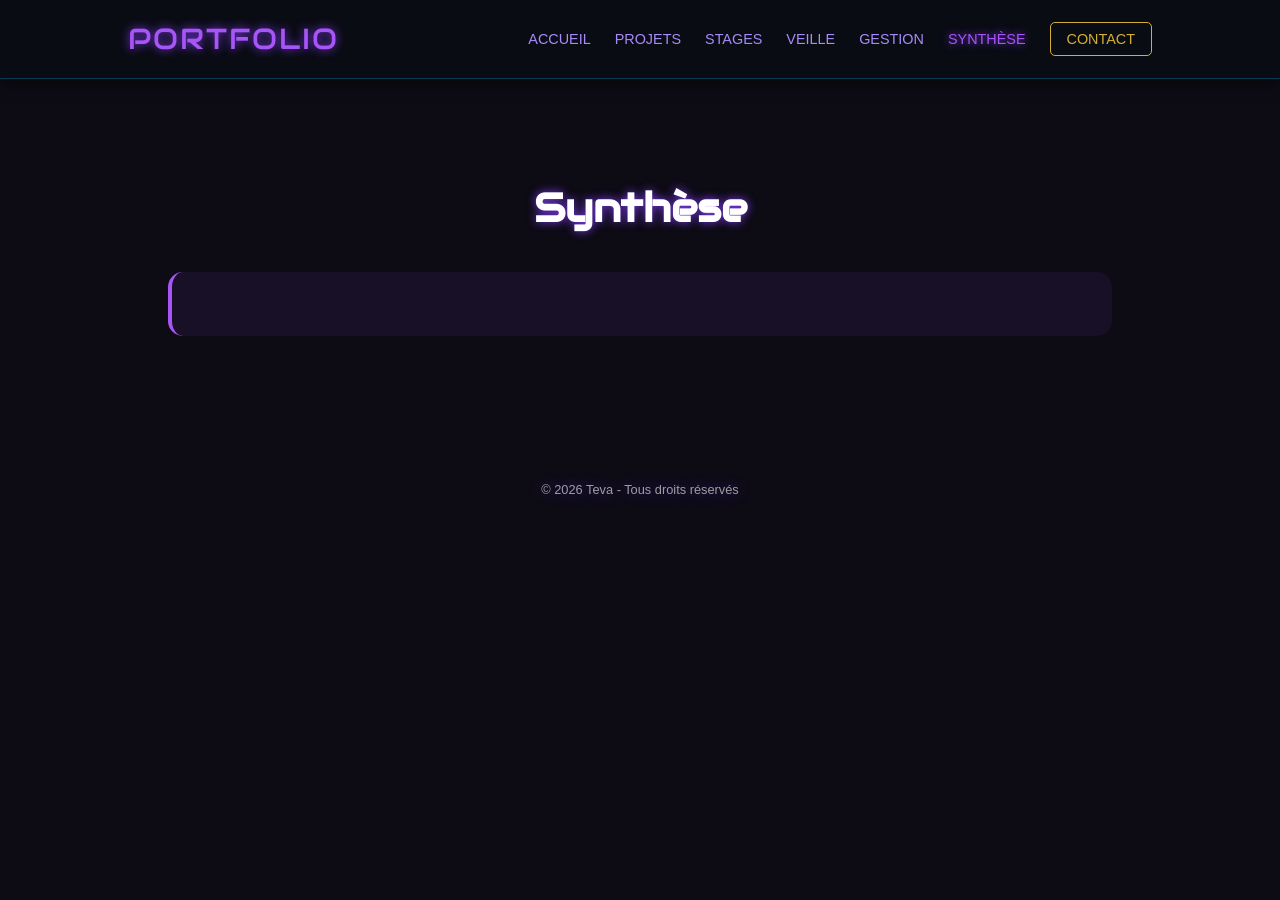
==== src/bilan.html @ 4ad0f9c0 "first commit" ====
<!DOCTYPE html>
<html lang="fr">
<head>
	<meta charset="UTF-8">
	<meta name="viewport" content="width=device-width, initial-scale=1.0">
	<title>Teva | Synthèse</title>
	<link rel="stylesheet" href="../style/bilan.css">
	<link href="https://fonts.googleapis.com/css2?family=Inter:wght@300;400;700&family=Audiowide&display=swap" rel="stylesheet">
</head>
<body class="subpage">
	<header>
		<nav class="navbar">
			<div class="logo">PORTFOLIO</div>
			<ul class="nav-links">
				<li><a href="../index.html">Accueil</a></li>
				<li><a href="./projects.html">Projets</a></li>
				<li><a href="./stages.html">Stages</a></li>
				<li><a href="./veille.html">Veille</a></li>
				<li><a href="./gestion.html">Gestion</a></li>
				<li><a href="./bilan.html" class="active">Synthèse</a></li>
				<li><a href="./contact.html" class="btn-contact">Contact</a></li>
			</ul>
		</nav>
	</header>

	<main>
		<section id="bilan" class="container">
			<h2>Synthèse</h2>
			<div class="content-block">
				<p><!-- Résumez ici votre bilan général de l'année (compétences acquises, projets marquants, perspectives) --></p>
			</div>
		</section>
	</main>

	<footer>
		<p>&copy; 2026 Teva - Tous droits réservés</p>
	</footer>
</body>
</html>
---- style/bilan.css ----
/* ===== bilan.css — styles de la page Synthèse (bilan.html) ===== */

@font-face {
    font-family: 'inter';
    src: url('font/Inter_18pt-Regular.woff2') format('woff2'),
         url('font/Inter_18pt-Regular.woff') format('woff');
    font-weight: normal;
    font-style: normal;
    font-display: swap;
}

:root {
    --bg-color: #0d0b14;
    --text-dim: #a78bfa;
    --accent: #a855f7;
    --accent-glow: #7c3aed;
    --accent-hover: #d8b4fe;
    --gold: #d4af37;
    --card-bg: rgba(30, 20, 50, 0.6);
    background-color: var(--bg-color);
}

* {
    margin: 0;
    padding: 0;
    box-sizing: border-box;
}

html {
    scroll-behavior: smooth;
}

body {
    font-family: 'Inter', sans-serif;
    color: var(--accent);
    line-height: 1.6;
    background-color: var(--bg-color);
    background-image: url(./img/bg.webp);
    background-size: cover;
    background-repeat: no-repeat;
    background-position: center;
    background-attachment: fixed;
}

.container {
    padding: 6rem 10%;
    max-width: 1200px;
    margin: 0 auto;
}

/* --- Navbar --- */
.navbar {
    position: fixed;
    top: 0;
    left: 0;
    width: 100%;
    display: flex;
    justify-content: space-between;
    align-items: center;
    padding: 1rem 10%;
    background: rgba(11, 14, 20, 0.85);
    backdrop-filter: blur(10px);
    border-bottom: 1px solid rgba(0, 168, 232, 0.3);
    box-shadow: 0 4px 15px rgba(0, 0, 0, 0.5);
}

.logo {
    font-family: 'Audiowide', cursive;
    font-size: 1.8rem;
    letter-spacing: 2px;
    color: var(--accent);
    text-shadow: 0 0 10px var(--accent-glow);
}

.nav-links {
    display: flex;
    list-style: none;
    gap: 1.5rem;
}

.nav-links a {
    text-decoration: none;
    color: var(--text-dim);
    font-size: 0.9rem;
    text-transform: uppercase;
    transition: 0.3s;
}

.nav-links a:hover {
    color: var(--accent);
    text-shadow: 0 0 8px var(--accent-glow);
}

.nav-links a.active {
    color: var(--accent);
    text-shadow: 0 0 8px var(--accent-glow);
}

.btn-contact {
    border: 1px solid var(--gold) !important;
    color: var(--gold) !important;
    padding: 0.5rem 1rem;
    border-radius: 5px;
}

.btn-contact:hover {
    background: var(--gold);
    color: #000 !important;
    box-shadow: 0 0 15px var(--gold);
}

/* Espace sous la navbar fixe (pas de hero sur cette page) */
body.subpage main {
    padding-top: 80px;
}

/* --- Titres --- */
h1, h2, h3 {
    color: #fff;
    text-shadow: 0 0 15px var(--accent-glow);
}

h2 {
    font-family: 'Audiowide', cursive;
    font-size: 2.5rem;
    margin-bottom: 2rem;
    text-align: center;
    text-shadow: 0 0 10px var(--accent-glow);
}

/* --- Contenu --- */
.content-block {
    background: var(--card-bg);
    padding: 2rem;
    border-radius: 15px;
    border-left: 4px solid var(--accent);
    color: white;
}

/* --- Footer --- */
footer {
    padding: 3rem;
    text-align: center;
    font-size: 0.8rem;
    opacity: 0.6;
    color: #fff;
    text-shadow: 0 0 15px var(--accent-glow);
}

/* --- Mobile --- */
@media (max-width: 768px) {
    .nav-links { display: none; }
}
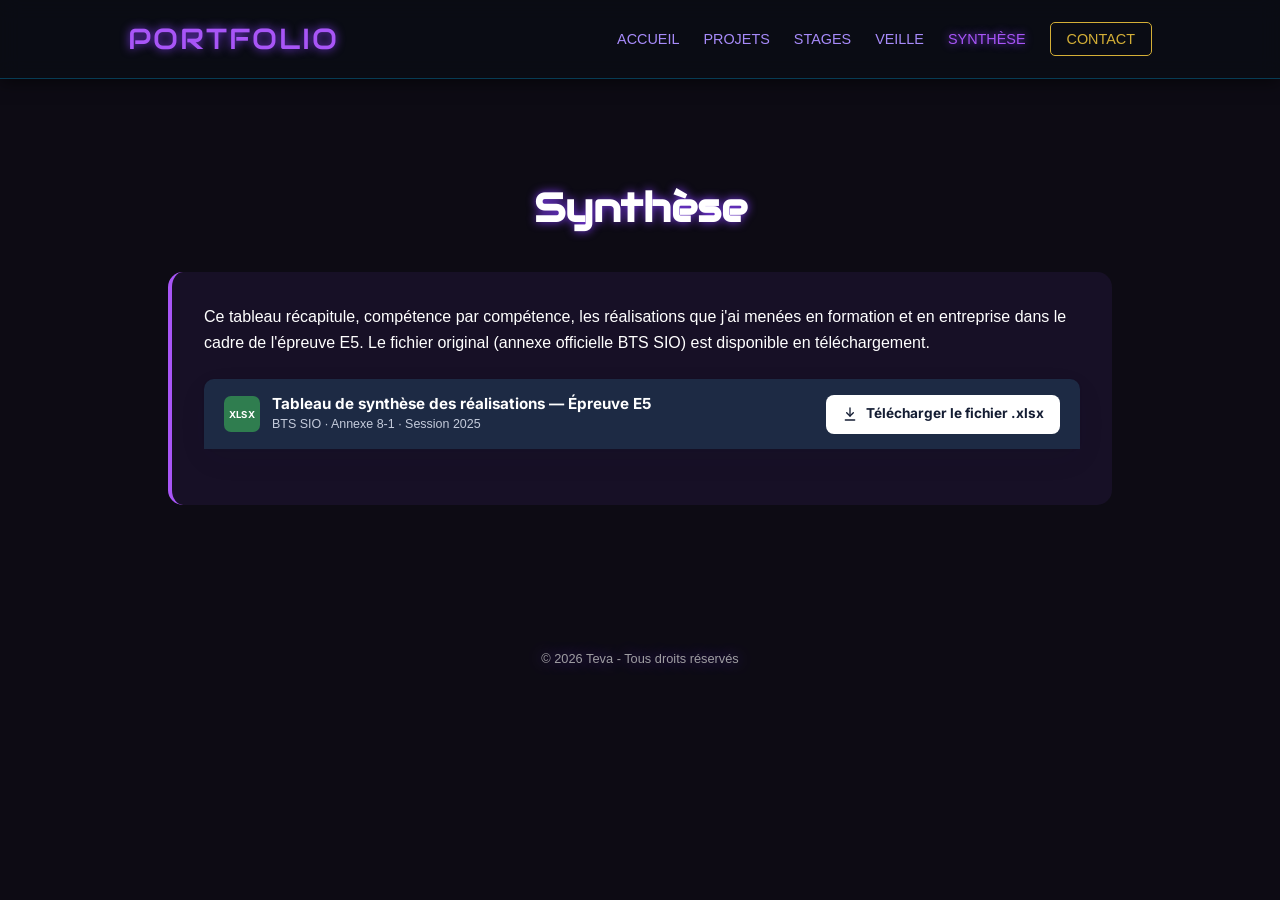
==== commit feeec074: "ajout de la veille, du tableau de synthèse et des images de réalisations + modif de la navbar" ====
--- a/src/bilan.html
+++ b/src/bilan.html
@@ -6,6 +6,114 @@
 	<title>Teva | Synthèse</title>
 	<link rel="stylesheet" href="../style/bilan.css">
 	<link href="https://fonts.googleapis.com/css2?family=Inter:wght@300;400;700&family=Audiowide&display=swap" rel="stylesheet">
+	<style>
+		/* --- Styles du tableau de synthèse E5 : ce bloc est autonome tant qu'il n'a pas
+		     été intégré à bilan.css. Vous pouvez le déplacer là-bas si besoin. --- */
+		.synthese-doc {
+			--sd-ink: #1a2130;
+			--sd-navy: #1d2a44;
+			--sd-navy-deep: #141d33;
+			--sd-line: #d7dce3;
+			--sd-panel: #f6f7fa;
+			--sd-accent: #2f7d4f;
+			--sd-muted: #6b7280;
+			font-family: 'Inter', sans-serif;
+			color: var(--sd-ink);
+			max-width: 1100px;
+			margin: 1.5rem 0;
+			box-shadow: 0 1px 3px rgba(20, 29, 51, 0.08), 0 10px 30px rgba(20, 29, 51, 0.06);
+			border-radius: 10px;
+		}
+
+		.synthese-toolbar {
+			display: flex;
+			align-items: center;
+			justify-content: space-between;
+			gap: 1rem;
+			padding: 0.9rem 1.25rem;
+			background: var(--sd-navy);
+			color: #fff;
+			border-radius: 10px 10px 0 0;
+			flex-wrap: wrap;
+		}
+		.synthese-toolbar__file { display: flex; align-items: center; gap: 0.75rem; min-width: 0; }
+		.synthese-file-icon {
+			width: 36px; height: 36px; border-radius: 7px; flex-shrink: 0;
+			background: var(--sd-accent);
+			display: flex; align-items: center; justify-content: center;
+			font-size: 0.6rem; font-weight: 700; letter-spacing: 0.02em; color: #fff;
+		}
+		.synthese-toolbar__name { font-weight: 700; font-size: 0.95rem; line-height: 1.3; }
+		.synthese-toolbar__meta { font-size: 0.78rem; color: #c4cbdb; margin-top: 0.1rem; }
+
+		.synthese-download-btn {
+			display: inline-flex; align-items: center; gap: 0.5rem;
+			background: #fff; color: var(--sd-navy-deep);
+			padding: 0.55rem 1rem; border-radius: 8px;
+			font-weight: 700; font-size: 0.85rem;
+			text-decoration: none; white-space: nowrap;
+			transition: background 0.15s ease;
+		}
+		.synthese-download-btn:hover { background: #e9edf5; }
+		.synthese-download-btn:focus-visible { outline: 3px solid #8fb1ff; outline-offset: 2px; }
+		.synthese-download-btn svg { width: 16px; height: 16px; flex-shrink: 0; }
+
+		.synthese-paper {
+			background: #fff;
+			border: 1px solid var(--sd-line);
+			border-top: none;
+			border-radius: 0 0 10px 10px;
+			overflow: hidden;
+		}
+
+		.synthese-letterhead { padding: 1.5rem 1.5rem 1.1rem; border-bottom: 2px solid var(--sd-navy); }
+		.synthese-letterhead__top {
+			display: flex; justify-content: space-between; align-items: baseline;
+			flex-wrap: wrap; gap: 0.4rem;
+			font-weight: 700; font-size: 1rem;
+		}
+		.synthese-letterhead__title {
+			text-align: center; font-weight: 700; font-size: 1.15rem;
+			margin: 0.85rem 0 1.1rem;
+		}
+
+		.synthese-fields { display: grid; grid-template-columns: 1fr 1fr; gap: 0.6rem 2.5rem; font-size: 0.88rem; }
+		.synthese-fields .field-row { display: flex; align-items: center; gap: 0.5rem; }
+		.synthese-fields .field-row span.label { font-weight: 700; white-space: nowrap; }
+		.synthese-fields .fill { flex: 1; border-bottom: 1px solid var(--sd-line); min-height: 1.3em; }
+		.synthese-fields .field-row.full { grid-column: 1 / -1; }
+
+		.synthese-options { display: flex; align-items: center; gap: 1rem; flex-wrap: wrap; }
+		.synthese-checkbox { display: inline-flex; align-items: center; gap: 0.35rem; font-weight: 600; }
+		.synthese-checkbox .box {
+			width: 14px; height: 14px; border: 1.5px solid var(--sd-ink); border-radius: 2px; display: inline-block;
+		}
+
+		.synthese-scroll { overflow-x: auto; -webkit-overflow-scrolling: touch; }
+		table.synthese-table { border-collapse: collapse; width: 100%; min-width: 960px; font-size: 0.82rem; }
+		.synthese-table th, .synthese-table td { border: 1px solid var(--sd-line); padding: 0.6rem 0.65rem; vertical-align: top; text-align: left; }
+		.synthese-table thead th { background: var(--sd-panel); font-weight: 700; text-align: center; vertical-align: middle; }
+		.synthese-table th.col-competences { width: 230px; text-align: left; }
+		.synthese-table th.col-periode { width: 110px; }
+		.synthese-table .comp-title { font-weight: 700; margin-bottom: 0.45rem; }
+		.synthese-table .comp-list { margin: 0; padding-left: 1.05rem; font-weight: 400; font-size: 0.74rem; line-height: 1.4; text-align: left; color: var(--sd-ink); }
+		.synthese-table .comp-list li { margin-bottom: 0.3rem; }
+		.synthese-table .comp-list li:last-child { margin-bottom: 0; }
+
+		.synthese-table tbody .section-row td {
+			background: var(--sd-navy); color: #fff; font-weight: 700;
+			text-align: center; letter-spacing: 0.01em;
+		}
+		.synthese-table td.realisation { font-weight: 600; }
+		.synthese-table td.mark { text-align: center; font-weight: 700; color: var(--sd-accent); font-size: 1rem; }
+		.synthese-table td.empty-note { text-align: center; font-style: italic; color: var(--sd-muted); background: var(--sd-panel); }
+
+		@media (max-width: 640px) {
+			.synthese-fields { grid-template-columns: 1fr; }
+			.synthese-letterhead__top { flex-direction: column; align-items: flex-start; }
+			.synthese-toolbar { align-items: flex-start; }
+		}
+	</style>
 </head>
 <body class="subpage">
 	<header>
@@ -16,7 +124,6 @@
 				<li><a href="./projects.html">Projets</a></li>
 				<li><a href="./stages.html">Stages</a></li>
 				<li><a href="./veille.html">Veille</a></li>
-				<li><a href="./gestion.html">Gestion</a></li>
 				<li><a href="./bilan.html" class="active">Synthèse</a></li>
 				<li><a href="./contact.html" class="btn-contact">Contact</a></li>
 			</ul>
@@ -26,8 +133,31 @@
 	<main>
 		<section id="bilan" class="container">
 			<h2>Synthèse</h2>
+
 			<div class="content-block">
-				<p><!-- Résumez ici votre bilan général de l'année (compétences acquises, projets marquants, perspectives) --></p>
+				<p>Ce tableau récapitule, compétence par compétence, les réalisations que j'ai menées en formation et en entreprise dans le cadre de l'épreuve E5. Le fichier original (annexe officielle BTS SIO) est disponible en téléchargement.</p>
+
+				<div class="synthese-doc">
+					<div class="synthese-toolbar">
+						<div class="synthese-toolbar__file">
+							<span class="synthese-file-icon">XLSX</span>
+							<div>
+								<div class="synthese-toolbar__name">Tableau de synthèse des réalisations — Épreuve E5</div>
+								<div class="synthese-toolbar__meta">BTS SIO · Annexe 8-1 · Session 2025</div>
+							</div>
+						</div>
+						<a class="synthese-download-btn"
+						   href="../assets/tableau-de-synthese-E5-2025.xlsx"
+						   download="Tableau_de_synthese_E5_2025.xlsx">
+							<svg viewBox="0 0 24 24" fill="none" stroke="currentColor" stroke-width="2" stroke-linecap="round" stroke-linejoin="round">
+								<path d="M12 3v12"></path>
+								<path d="M7 10l5 5 5-5"></path>
+								<path d="M5 21h14"></path>
+							</svg>
+							Télécharger le fichier .xlsx
+						</a>
+					</div>
+				</div>
 			</div>
 		</section>
 	</main>
@@ -36,4 +166,4 @@
 		<p>&copy; 2026 Teva - Tous droits réservés</p>
 	</footer>
 </body>
-</html>
+</html>
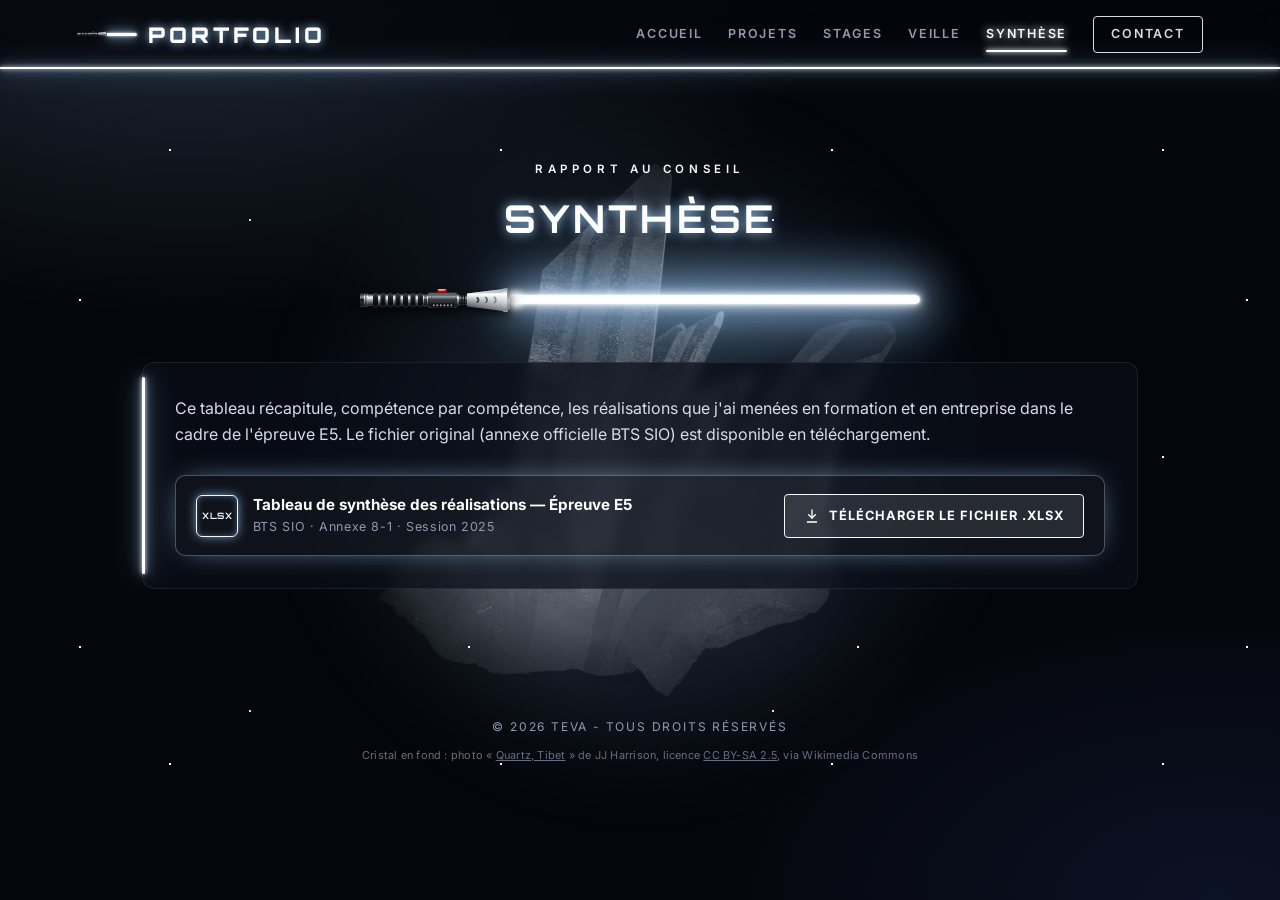
==== commit 65189499: "refonte complète du portfolio" ====
--- a/src/bilan.html
+++ b/src/bilan.html
@@ -4,121 +4,14 @@
 	<meta charset="UTF-8">
 	<meta name="viewport" content="width=device-width, initial-scale=1.0">
 	<title>Teva | Synthèse</title>
+	<link href="https://fonts.googleapis.com/css2?family=Inter:wght@300;400;600;700&family=Orbitron:wght@500;700;900&display=swap" rel="stylesheet">
+	<link rel="stylesheet" href="../style/theme.css">
 	<link rel="stylesheet" href="../style/bilan.css">
-	<link href="https://fonts.googleapis.com/css2?family=Inter:wght@300;400;700&family=Audiowide&display=swap" rel="stylesheet">
-	<style>
-		/* --- Styles du tableau de synthèse E5 : ce bloc est autonome tant qu'il n'a pas
-		     été intégré à bilan.css. Vous pouvez le déplacer là-bas si besoin. --- */
-		.synthese-doc {
-			--sd-ink: #1a2130;
-			--sd-navy: #1d2a44;
-			--sd-navy-deep: #141d33;
-			--sd-line: #d7dce3;
-			--sd-panel: #f6f7fa;
-			--sd-accent: #2f7d4f;
-			--sd-muted: #6b7280;
-			font-family: 'Inter', sans-serif;
-			color: var(--sd-ink);
-			max-width: 1100px;
-			margin: 1.5rem 0;
-			box-shadow: 0 1px 3px rgba(20, 29, 51, 0.08), 0 10px 30px rgba(20, 29, 51, 0.06);
-			border-radius: 10px;
-		}
-
-		.synthese-toolbar {
-			display: flex;
-			align-items: center;
-			justify-content: space-between;
-			gap: 1rem;
-			padding: 0.9rem 1.25rem;
-			background: var(--sd-navy);
-			color: #fff;
-			border-radius: 10px 10px 0 0;
-			flex-wrap: wrap;
-		}
-		.synthese-toolbar__file { display: flex; align-items: center; gap: 0.75rem; min-width: 0; }
-		.synthese-file-icon {
-			width: 36px; height: 36px; border-radius: 7px; flex-shrink: 0;
-			background: var(--sd-accent);
-			display: flex; align-items: center; justify-content: center;
-			font-size: 0.6rem; font-weight: 700; letter-spacing: 0.02em; color: #fff;
-		}
-		.synthese-toolbar__name { font-weight: 700; font-size: 0.95rem; line-height: 1.3; }
-		.synthese-toolbar__meta { font-size: 0.78rem; color: #c4cbdb; margin-top: 0.1rem; }
-
-		.synthese-download-btn {
-			display: inline-flex; align-items: center; gap: 0.5rem;
-			background: #fff; color: var(--sd-navy-deep);
-			padding: 0.55rem 1rem; border-radius: 8px;
-			font-weight: 700; font-size: 0.85rem;
-			text-decoration: none; white-space: nowrap;
-			transition: background 0.15s ease;
-		}
-		.synthese-download-btn:hover { background: #e9edf5; }
-		.synthese-download-btn:focus-visible { outline: 3px solid #8fb1ff; outline-offset: 2px; }
-		.synthese-download-btn svg { width: 16px; height: 16px; flex-shrink: 0; }
-
-		.synthese-paper {
-			background: #fff;
-			border: 1px solid var(--sd-line);
-			border-top: none;
-			border-radius: 0 0 10px 10px;
-			overflow: hidden;
-		}
-
-		.synthese-letterhead { padding: 1.5rem 1.5rem 1.1rem; border-bottom: 2px solid var(--sd-navy); }
-		.synthese-letterhead__top {
-			display: flex; justify-content: space-between; align-items: baseline;
-			flex-wrap: wrap; gap: 0.4rem;
-			font-weight: 700; font-size: 1rem;
-		}
-		.synthese-letterhead__title {
-			text-align: center; font-weight: 700; font-size: 1.15rem;
-			margin: 0.85rem 0 1.1rem;
-		}
-
-		.synthese-fields { display: grid; grid-template-columns: 1fr 1fr; gap: 0.6rem 2.5rem; font-size: 0.88rem; }
-		.synthese-fields .field-row { display: flex; align-items: center; gap: 0.5rem; }
-		.synthese-fields .field-row span.label { font-weight: 700; white-space: nowrap; }
-		.synthese-fields .fill { flex: 1; border-bottom: 1px solid var(--sd-line); min-height: 1.3em; }
-		.synthese-fields .field-row.full { grid-column: 1 / -1; }
-
-		.synthese-options { display: flex; align-items: center; gap: 1rem; flex-wrap: wrap; }
-		.synthese-checkbox { display: inline-flex; align-items: center; gap: 0.35rem; font-weight: 600; }
-		.synthese-checkbox .box {
-			width: 14px; height: 14px; border: 1.5px solid var(--sd-ink); border-radius: 2px; display: inline-block;
-		}
-
-		.synthese-scroll { overflow-x: auto; -webkit-overflow-scrolling: touch; }
-		table.synthese-table { border-collapse: collapse; width: 100%; min-width: 960px; font-size: 0.82rem; }
-		.synthese-table th, .synthese-table td { border: 1px solid var(--sd-line); padding: 0.6rem 0.65rem; vertical-align: top; text-align: left; }
-		.synthese-table thead th { background: var(--sd-panel); font-weight: 700; text-align: center; vertical-align: middle; }
-		.synthese-table th.col-competences { width: 230px; text-align: left; }
-		.synthese-table th.col-periode { width: 110px; }
-		.synthese-table .comp-title { font-weight: 700; margin-bottom: 0.45rem; }
-		.synthese-table .comp-list { margin: 0; padding-left: 1.05rem; font-weight: 400; font-size: 0.74rem; line-height: 1.4; text-align: left; color: var(--sd-ink); }
-		.synthese-table .comp-list li { margin-bottom: 0.3rem; }
-		.synthese-table .comp-list li:last-child { margin-bottom: 0; }
-
-		.synthese-table tbody .section-row td {
-			background: var(--sd-navy); color: #fff; font-weight: 700;
-			text-align: center; letter-spacing: 0.01em;
-		}
-		.synthese-table td.realisation { font-weight: 600; }
-		.synthese-table td.mark { text-align: center; font-weight: 700; color: var(--sd-accent); font-size: 1rem; }
-		.synthese-table td.empty-note { text-align: center; font-style: italic; color: var(--sd-muted); background: var(--sd-panel); }
-
-		@media (max-width: 640px) {
-			.synthese-fields { grid-template-columns: 1fr; }
-			.synthese-letterhead__top { flex-direction: column; align-items: flex-start; }
-			.synthese-toolbar { align-items: flex-start; }
-		}
-	</style>
 </head>
-<body class="subpage">
+<body class="subpage saber-white">
 	<header>
 		<nav class="navbar">
-			<div class="logo">PORTFOLIO</div>
+			<div class="logo"><span class="logo-saber"></span>PORTFOLIO</div>
 			<ul class="nav-links">
 				<li><a href="../index.html">Accueil</a></li>
 				<li><a href="./projects.html">Projets</a></li>
@@ -132,7 +25,8 @@
 
 	<main>
 		<section id="bilan" class="container">
-			<h2>Synthèse</h2>
+			<h2 data-kicker="Rapport au Conseil">Synthèse</h2>
+			<div class="saber" aria-hidden="true"><span class="hilt"></span><span class="blade"></span></div>
 
 			<div class="content-block">
 				<p>Ce tableau récapitule, compétence par compétence, les réalisations que j'ai menées en formation et en entreprise dans le cadre de l'épreuve E5. Le fichier original (annexe officielle BTS SIO) est disponible en téléchargement.</p>
@@ -147,7 +41,7 @@
 							</div>
 						</div>
 						<a class="synthese-download-btn"
-						   href="../assets/tableau-de-synthese-E5-2025.xlsx"
+						   href="../assets/Tableau de synthèse - Andriantsoa Teva.xlsx"
 						   download="Tableau_de_synthese_E5_2025.xlsx">
 							<svg viewBox="0 0 24 24" fill="none" stroke="currentColor" stroke-width="2" stroke-linecap="round" stroke-linejoin="round">
 								<path d="M12 3v12"></path>
@@ -164,6 +58,7 @@
 
 	<footer>
 		<p>&copy; 2026 Teva - Tous droits réservés</p>
+		<p class="photo-credit">Cristal en fond : photo « <a href="https://commons.wikimedia.org/wiki/File:Quartz,_Tibet.jpg" target="_blank" rel="noopener noreferrer">Quartz, Tibet</a> » de JJ Harrison, licence <a href="https://creativecommons.org/licenses/by-sa/2.5/" target="_blank" rel="noopener noreferrer">CC BY-SA 2.5</a>, via Wikimedia Commons</p>
 	</footer>
 </body>
-</html>+</html>
--- a/style/theme.css
+++ b/style/theme.css
@@ -0,0 +1,1137 @@
+/* ===== theme.css — thème Star Wars commun à toutes les pages =====
+   Chaque page choisit la couleur de son sabre laser via une classe sur <body> :
+   saber-blue, saber-green, saber-cyan, saber-yellow, saber-orange,
+   saber-red, saber-white, saber-dark (sabre noir). */
+
+:root {
+    /* Couleurs des sabres : teinte de la lame / halo */
+    --c-blue: #4db5ff;    --g-blue: #0a6cff;     /* Obi-Wan, Anakin */
+    --c-green: #5cff7a;   --g-green: #00c43a;    /* Yoda, Luke */
+    --c-cyan: #4ff8ff;    --g-cyan: #00b4d8;     /* Cal Kestis */
+    --c-yellow: #ffe347;  --g-yellow: #ffae00;   /* Rey, Gardiens du Temple */
+    --c-orange: #ffa040;  --g-orange: #ff5a00;   /* Sabres de l'Ancienne République */
+    --c-red: #ff4848;     --g-red: #e00012;      /* Sith */
+    --c-white: #f5f9ff;   --g-white: #9fcfff;    /* Ahsoka */
+    --c-dark: #d7dce4;    --g-dark: #ffffff;     /* Sabre noir (Darksaber) */
+    --c-pink: #ff6fb5;    --g-pink: #ff1f7a;     /* Sabre rose */
+
+    --bg: #04060b;
+    --panel: rgba(10, 14, 24, 0.72);
+    --panel-solid: #0a0e18;
+    --text: #d6dceb;
+    --text-dim: #8f9ab0;
+    --line: rgba(255, 255, 255, 0.08);
+    --sw-yellow: #ffe81f; /* Jaune du logo et du texte déroulant */
+    --hilt: linear-gradient(#eef1f5, #8a9099 45%, #3a3f46);
+}
+
+/* --- Sabre de la page --- */
+body {
+    --saber: var(--c-blue);
+    --saber-glow: var(--g-blue);
+    --saber-core: #ffffff;
+}
+body.saber-green  { --saber: var(--c-green);  --saber-glow: var(--g-green); }
+body.saber-cyan   { --saber: var(--c-cyan);   --saber-glow: var(--g-cyan); }
+body.saber-yellow { --saber: var(--c-yellow); --saber-glow: var(--g-yellow); }
+body.saber-orange { --saber: var(--c-orange); --saber-glow: var(--g-orange); }
+body.saber-red    { --saber: var(--c-red);    --saber-glow: var(--g-red); }
+body.saber-white  { --saber: var(--c-white);  --saber-glow: var(--g-white); }
+body.saber-dark   { --saber: var(--c-dark);   --saber-glow: var(--g-dark); --saber-core: #050505; }
+body.saber-pink   { --saber: var(--c-pink);   --saber-glow: var(--g-pink); }
+
+/* Variantes translucides, calculées après le choix du sabre */
+body {
+    --saber-soft: color-mix(in srgb, var(--saber) 28%, transparent);
+    --saber-faint: color-mix(in srgb, var(--saber) 10%, transparent);
+    --blade-glow: 0 0 4px var(--saber), 0 0 12px var(--saber-glow), 0 0 28px var(--saber-glow);
+}
+
+/* --- Global --- */
+* {
+    margin: 0;
+    padding: 0;
+    box-sizing: border-box;
+}
+
+html {
+    scroll-behavior: smooth;
+}
+
+body {
+    font-family: 'Inter', system-ui, sans-serif;
+    color: var(--text);
+    line-height: 1.65;
+    min-height: 100vh;
+    background-color: var(--bg);
+    background-image:
+        radial-gradient(ellipse 70% 50% at 15% 0%, color-mix(in srgb, var(--saber-glow) 16%, transparent), transparent 70%),
+        radial-gradient(ellipse 60% 50% at 95% 100%, rgba(40, 60, 130, 0.22), transparent 70%);
+    background-attachment: fixed;
+}
+
+/* Champ d'étoiles (deux couches, la seconde scintille) */
+body::before,
+body::after {
+    content: '';
+    position: fixed;
+    inset: 0;
+    z-index: -1;
+    pointer-events: none;
+}
+
+/* Chaque couche a sa propre taille de motif (nombres premiers entre eux)
+   pour éviter un effet de grille régulière */
+body::before {
+    background-image:
+        radial-gradient(1px 1px at 25px 35px, #fff 50%, transparent 51%),
+        radial-gradient(1px 1px at 120px 80px, rgba(255, 255, 255, 0.75) 50%, transparent 51%),
+        radial-gradient(1.5px 1.5px at 170px 150px, #fff 50%, transparent 51%),
+        radial-gradient(1px 1px at 60px 175px, rgba(255, 255, 255, 0.55) 50%, transparent 51%),
+        radial-gradient(1px 1px at 205px 20px, rgba(200, 220, 255, 0.9) 50%, transparent 51%),
+        radial-gradient(1px 1px at 90px 260px, rgba(255, 255, 255, 0.6) 50%, transparent 51%);
+    background-size: 211px 197px, 263px 239px, 331px 307px, 179px 223px, 401px 367px, 293px 281px;
+}
+
+body::after {
+    background-image:
+        radial-gradient(1.5px 1.5px at 80px 300px, #fff 50%, transparent 51%),
+        radial-gradient(1px 1px at 330px 60px, rgba(255, 240, 220, 0.9) 50%, transparent 51%),
+        radial-gradient(2px 2px at 250px 220px, rgba(220, 235, 255, 0.95) 50%, transparent 51%),
+        radial-gradient(1px 1px at 20px 120px, #fff 50%, transparent 51%);
+    background-size: 389px 347px, 457px 419px, 523px 491px, 317px 359px;
+    animation: twinkle 5s ease-in-out infinite alternate;
+}
+
+@keyframes twinkle {
+    from { opacity: 0.35; }
+    to   { opacity: 1; }
+}
+
+/* --- Cristal kyber en fond, au centre de l'écran ---
+   Photo réelle de cristaux de quartz sur fond noir (voir les crédits dans le footer).
+   - background-blend-mode: color → la photo prend la teinte du sabre en gardant ses reflets ;
+   - mix-blend-mode: screen     → le fond noir de la photo disparaît sur la page sombre.
+   main::before = halo lumineux, main::after = la photo du cristal */
+body {
+    --crystal: var(--saber);
+}
+body.saber-dark {
+    --crystal: #9aa3ad; /* sabre noir : cristal argenté au halo blanc */
+}
+
+main::before,
+main::after {
+    content: '';
+    position: fixed;
+    z-index: -1;
+    left: 50%;
+    top: 50%;
+    pointer-events: none;
+}
+
+main::before {
+    width: min(80vh, 760px);
+    height: min(80vh, 760px);
+    border-radius: 50%;
+    background: radial-gradient(closest-side, var(--saber-glow), transparent);
+    opacity: 0.2;
+    filter: blur(40px);
+    transform: translate(-50%, -50%);
+    animation: crystal-pulse 4s ease-in-out infinite;
+}
+
+main::after {
+    width: min(70vh, 640px);
+    height: min(70vh, 640px);
+    background:
+        linear-gradient(var(--crystal), var(--crystal)),
+        url('../img/kyber-crystal.jpg') center / contain no-repeat;
+    background-blend-mode: color;
+    mix-blend-mode: screen;
+    /* fondu sur les bords pour qu'aucun contour de photo ne soit visible */
+    -webkit-mask-image: radial-gradient(closest-side, #000 60%, transparent);
+    mask-image: radial-gradient(closest-side, #000 60%, transparent);
+    opacity: 0.4;
+    transform: translate(-50%, -50%);
+    animation: crystal-float 7s ease-in-out infinite;
+}
+
+@keyframes crystal-float {
+    0%, 100% { transform: translate(-50%, -50%); }
+    50%      { transform: translate(-50%, calc(-50% - 14px)); }
+}
+
+@keyframes crystal-pulse {
+    0%, 100% { opacity: 0.14; }
+    50%      { opacity: 0.26; }
+}
+
+/* Allumage d'une lame : elle se déploie depuis la garde */
+@keyframes ignite {
+    from { transform: scaleX(0); }
+    to   { transform: scaleX(1); }
+}
+
+/* Léger bourdonnement de la lame */
+@keyframes hum {
+    0%, 100% { filter: brightness(1); }
+    50%      { filter: brightness(1.18); }
+}
+
+a {
+    color: var(--saber);
+}
+
+:focus-visible {
+    outline: 2px solid var(--saber);
+    outline-offset: 3px;
+}
+
+::selection {
+    background: var(--saber);
+    color: #000;
+}
+
+.container {
+    padding: 5rem 8%;
+    max-width: 1200px;
+    margin: 0 auto;
+}
+
+/* --- Navigation --- */
+.navbar {
+    position: fixed;
+    top: 0;
+    left: 0;
+    z-index: 100;
+    width: 100%;
+    display: flex;
+    justify-content: space-between;
+    align-items: center;
+    gap: 1rem;
+    padding: 1rem 6%;
+    background: rgba(4, 6, 11, 0.82);
+    backdrop-filter: blur(12px);
+}
+
+/* La bordure basse de la barre est une lame qui s'allume au chargement */
+.navbar::after {
+    content: '';
+    position: absolute;
+    left: 0;
+    bottom: 0;
+    width: 100%;
+    height: 2px;
+    background: var(--saber-core);
+    box-shadow: var(--blade-glow);
+    transform-origin: left;
+    animation: ignite 0.9s cubic-bezier(.2, .8, .2, 1) both;
+}
+
+.logo {
+    display: flex;
+    align-items: center;
+    gap: 0.7rem;
+    font-family: 'Orbitron', sans-serif;
+    font-weight: 900;
+    font-size: 1.35rem;
+    letter-spacing: 0.18em;
+    color: #fff;
+    text-shadow: 0 0 10px var(--saber-glow);
+}
+
+/* Mini sabre à côté du logo */
+.logo-saber {
+    display: inline-flex;
+    align-items: center;
+}
+
+.logo-saber::before {
+    content: '';
+    width: 30px;
+    height: 7px;
+    background: url('../img/saber-hilt.svg') center / contain no-repeat;
+}
+
+.logo-saber::after {
+    content: '';
+    width: 30px;
+    height: 3px;
+    border-radius: 0 999px 999px 0;
+    background: linear-gradient(var(--saber), var(--saber-core) 35% 65%, var(--saber));
+    box-shadow: 0 0 3px var(--saber), 0 0 8px var(--saber-glow), 0 0 16px var(--saber-glow);
+    transform-origin: left;
+    animation: ignite 0.5s 0.3s ease-out both, hum 2.5s ease-in-out infinite;
+}
+
+.nav-links {
+    display: flex;
+    list-style: none;
+    gap: 1.6rem;
+    align-items: center;
+}
+
+/* Chaque lien prend la couleur du sabre de la page vers laquelle il mène */
+.nav-links a { --link: var(--saber); }
+.nav-links a[href$="index.html"]    { --link: var(--c-blue); }
+.nav-links a[href$="projects.html"] { --link: var(--c-green); }
+.nav-links a[href$="stages.html"]   { --link: var(--c-yellow); }
+.nav-links a[href$="veille.html"]   { --link: var(--c-red); }
+.nav-links a[href$="bilan.html"]    { --link: var(--c-white); }
+.nav-links a[href$="contact.html"]  { --link: var(--c-dark); }
+.nav-links a.active                 { --link: var(--saber); }
+
+.nav-links a {
+    position: relative;
+    display: inline-block;
+    padding: 0.3rem 0;
+    text-decoration: none;
+    color: var(--text-dim);
+    font-size: 0.78rem;
+    font-weight: 600;
+    letter-spacing: 0.14em;
+    text-transform: uppercase;
+    transition: color 0.3s, text-shadow 0.3s;
+}
+
+.nav-links a::after {
+    content: '';
+    position: absolute;
+    left: 0;
+    bottom: -2px;
+    width: 100%;
+    height: 2px;
+    border-radius: 2px;
+    background: #fff;
+    box-shadow: 0 0 4px var(--link), 0 0 10px var(--link);
+    transform: scaleX(0);
+    transform-origin: left;
+    transition: transform 0.35s ease;
+}
+
+.nav-links a:hover,
+.nav-links a.active {
+    color: var(--link);
+    text-shadow: 0 0 10px var(--link);
+}
+
+.nav-links a:hover::after,
+.nav-links a.active::after {
+    transform: scaleX(1);
+}
+
+.nav-links a.btn-contact {
+    padding: 0.45rem 1.1rem;
+    border: 1px solid var(--link);
+    border-radius: 4px;
+    color: var(--link);
+}
+
+.nav-links a.btn-contact::after {
+    display: none;
+}
+
+.nav-links a.btn-contact:hover {
+    background: var(--link);
+    color: #000;
+    text-shadow: none;
+    box-shadow: 0 0 16px var(--link);
+}
+
+/* Espace sous la navbar fixe (pages sans hero) */
+body.subpage main {
+    padding-top: 80px;
+}
+
+/* --- Titres --- */
+h1, h2, h3, h4 {
+    color: #fff;
+}
+
+h1 {
+    font-family: 'Orbitron', sans-serif;
+    font-weight: 900;
+    letter-spacing: 0.03em;
+    text-shadow: 0 0 18px var(--saber-glow);
+}
+
+h2 {
+    font-family: 'Orbitron', sans-serif;
+    font-weight: 700;
+    font-size: clamp(1.6rem, 4vw, 2.4rem);
+    letter-spacing: 0.08em;
+    text-transform: uppercase;
+    text-align: center;
+    margin-bottom: 2.5rem;
+    text-shadow: 0 0 12px var(--saber-glow);
+}
+
+/* Lame sous chaque titre de section */
+h2::after {
+    content: '';
+    display: block;
+    width: min(180px, 50%);
+    height: 3px;
+    margin: 0.9rem auto 0;
+    border-radius: 3px;
+    background: var(--saber-core);
+    box-shadow: var(--blade-glow);
+    transform-origin: center;
+    animation: ignite 0.7s 0.2s ease-out both;
+}
+
+/* Quand un sabre suit le titre, il remplace la lame de soulignement */
+h2:has(+ .saber)::after {
+    display: none;
+}
+
+h2:has(+ .saber) {
+    margin-bottom: 0;
+}
+
+h2 + .saber {
+    margin-bottom: 3rem;
+}
+
+/* Petit surtitre facultatif : <h2 data-kicker="Épisode I"> */
+h2[data-kicker]::before {
+    content: attr(data-kicker);
+    display: block;
+    margin-bottom: 0.5rem;
+    font-family: 'Inter', sans-serif;
+    font-size: 0.72rem;
+    font-weight: 600;
+    letter-spacing: 0.4em;
+    color: var(--saber);
+    text-shadow: none;
+}
+
+h3 {
+    font-family: 'Orbitron', sans-serif;
+    font-weight: 700;
+    letter-spacing: 0.04em;
+}
+
+strong {
+    color: #fff;
+}
+
+/* --- Sabre laser décoratif ---
+   Poignée : dessin SVG métallique (img/saber-hilt.svg).
+   Lame : cœur blanc, bords colorés, halo en plusieurs couches et léger scintillement. */
+.saber {
+    position: relative;
+    isolation: isolate; /* le halo (::before) reste derrière la poignée et la lame */
+    display: flex;
+    align-items: center;
+    width: min(560px, 88%);
+    margin: 2.2rem auto;
+}
+
+/* Grand halo diffus : la lumière de la lame se répand autour d'elle */
+.saber::before {
+    content: '';
+    position: absolute;
+    z-index: -1;
+    left: 150px;
+    right: -14px;
+    top: calc(50% - 24px);
+    height: 48px;
+    border-radius: 999px;
+    background: var(--saber-glow);
+    filter: blur(26px);
+    opacity: 0.45;
+    transform-origin: left;
+    animation: ignite 0.8s 0.5s cubic-bezier(.2, .8, .2, 1) both;
+}
+
+.saber .hilt {
+    position: relative;
+    z-index: 1;
+    flex-shrink: 0;
+    width: 150px;
+    height: 28px;
+    background: url('../img/saber-hilt.svg') center / contain no-repeat;
+    filter: drop-shadow(0 4px 5px rgba(0, 0, 0, 0.75));
+}
+
+/* Reflet coloré de la lame sur le métal de l'émetteur (limité à la forme de la poignée) */
+.saber .hilt::after {
+    content: '';
+    position: absolute;
+    inset: 0;
+    background: radial-gradient(ellipse 45% 120% at 100% 50%, var(--saber), transparent 70%);
+    -webkit-mask: url('../img/saber-hilt.svg') center / contain no-repeat;
+    mask: url('../img/saber-hilt.svg') center / contain no-repeat;
+    mix-blend-mode: screen;
+    animation: light-on 0.4s 0.5s ease-out both;
+}
+
+@keyframes light-on {
+    from { opacity: 0; }
+    to   { opacity: 0.75; }
+}
+
+.saber .blade {
+    position: relative;
+    flex: 1;
+    height: 9px;
+    margin-left: -3px;
+    border-radius: 0 999px 999px 0;
+    /* cœur blanc surexposé, fin liseré coloré sur les bords */
+    background: linear-gradient(
+        var(--saber) 0%,
+        color-mix(in srgb, var(--saber-core) 60%, var(--saber)) 14%,
+        var(--saber-core) 26% 74%,
+        color-mix(in srgb, var(--saber-core) 60%, var(--saber)) 86%,
+        var(--saber) 100%);
+    box-shadow:
+        0 0 2px var(--saber-core),
+        0 0 6px var(--saber),
+        0 0 14px var(--saber),
+        0 0 30px var(--saber-glow),
+        0 0 60px var(--saber-glow),
+        0 0 110px color-mix(in srgb, var(--saber-glow) 45%, transparent);
+    transform-origin: left;
+    animation:
+        ignite 0.8s 0.5s cubic-bezier(.2, .8, .2, 1) both,
+        hum 2.5s 1.3s ease-in-out infinite,
+        flicker 3.2s 1.3s steps(1) infinite;
+}
+
+/* Éclat plus intense à la sortie de l'émetteur */
+.saber .blade::before {
+    content: '';
+    position: absolute;
+    left: -4px;
+    top: 50%;
+    width: 22px;
+    height: 20px;
+    transform: translateY(-50%);
+    border-radius: 50%;
+    background: radial-gradient(closest-side, var(--saber-core), var(--saber) 55%, transparent);
+    filter: blur(3px);
+}
+
+/* Flux d'énergie qui parcourt la lame */
+.saber .blade::after {
+    content: '';
+    position: absolute;
+    inset: 1px 0;
+    border-radius: inherit;
+    background: repeating-linear-gradient(90deg,
+        transparent 0 22px,
+        rgba(255, 255, 255, 0.55) 30px,
+        transparent 38px 64px);
+    background-size: 64px 100%;
+    mix-blend-mode: overlay;
+    opacity: 0.6;
+    animation: energy 0.7s linear infinite;
+}
+
+@keyframes energy {
+    from { background-position: 0 0; }
+    to   { background-position: 64px 0; }
+}
+
+/* Petites variations de luminosité, comme une lame instable */
+@keyframes flicker {
+    0%, 100% { opacity: 1; }
+    41%      { opacity: 0.93; }
+    42%      { opacity: 1; }
+    73%      { opacity: 0.96; }
+    74%      { opacity: 1; }
+}
+
+/* --- Panneaux (style holoprojecteur) --- */
+.content-block,
+.role-card,
+.eval-item {
+    position: relative;
+    background: var(--panel);
+    border: 1px solid var(--line);
+    border-radius: 12px;
+    padding: 2rem;
+    color: var(--text);
+    backdrop-filter: blur(6px);
+}
+
+/* Lame verticale sur le bord gauche des blocs de contenu */
+.content-block::before {
+    content: '';
+    position: absolute;
+    left: -1px;
+    top: 14px;
+    bottom: 14px;
+    width: 3px;
+    border-radius: 3px;
+    background: var(--saber-core);
+    box-shadow: var(--blade-glow);
+}
+
+.role-card {
+    padding: 1.5rem 1.75rem;
+    margin-bottom: 1.5rem;
+    border-top: 2px solid var(--saber-soft);
+    transition: border-color 0.3s, box-shadow 0.3s;
+}
+
+.role-card:hover {
+    border-top-color: var(--saber);
+    box-shadow: 0 -6px 24px -10px var(--saber-glow);
+}
+
+.role-card h3 {
+    font-size: 1.05rem;
+    margin-bottom: 0.6rem;
+    color: var(--saber);
+}
+
+.roles-grid {
+    display: grid;
+    grid-template-columns: repeat(auto-fit, minmax(280px, 1fr));
+    gap: 0 2rem;
+}
+
+/* --- Boutons --- */
+.cta-button {
+    display: inline-block;
+    padding: 0.95rem 2.4rem;
+    border: 1px solid var(--saber);
+    border-radius: 4px;
+    background: var(--saber-faint);
+    color: #fff;
+    font-family: 'Orbitron', sans-serif;
+    font-size: 0.85rem;
+    font-weight: 700;
+    letter-spacing: 0.18em;
+    text-transform: uppercase;
+    text-decoration: none;
+    cursor: pointer;
+    box-shadow: 0 0 12px -2px var(--saber-glow), inset 0 0 12px -4px var(--saber-glow);
+    transition: 0.3s;
+}
+
+.cta-button:hover {
+    background: var(--saber);
+    color: #000;
+    box-shadow: 0 0 22px var(--saber), 0 0 44px var(--saber-glow);
+    transform: translateY(-3px);
+}
+
+/* --- Cartes de projets / stages --- */
+.projects-section {
+    padding: 5rem 8%;
+    max-width: 1200px;
+    margin: 0 auto;
+}
+
+.projects-grid {
+    display: grid;
+    grid-template-columns: repeat(auto-fit, minmax(320px, 1fr));
+    gap: 2.5rem;
+    align-items: start; /* chaque carte garde sa hauteur : seule celle qu'on ouvre s'agrandit */
+}
+
+.project-card {
+    position: relative;
+    display: flex;
+    flex-direction: column;
+    background: var(--panel);
+    border: 1px solid var(--line);
+    border-radius: 12px;
+    overflow: hidden;
+    backdrop-filter: blur(6px);
+    transition: transform 0.35s ease, box-shadow 0.35s ease, border-color 0.35s ease;
+}
+
+/* Lame qui s'allume en haut de la carte au survol */
+.project-card::before {
+    content: '';
+    position: absolute;
+    top: 0;
+    left: 0;
+    z-index: 2;
+    width: 100%;
+    height: 3px;
+    background: var(--saber-core);
+    box-shadow: var(--blade-glow);
+    transform: scaleX(0);
+    transform-origin: left;
+    transition: transform 0.5s cubic-bezier(.2, .8, .2, 1);
+}
+
+.project-card:hover::before,
+.project-card.active::before {
+    transform: scaleX(1);
+}
+
+.project-card:hover {
+    transform: translateY(-6px);
+    border-color: var(--saber-soft);
+    box-shadow: 0 14px 40px -12px var(--saber-glow);
+}
+
+.project-image {
+    width: 100%;
+    height: 200px;
+    overflow: hidden;
+    background: rgba(0, 0, 0, 0.4);
+}
+
+.project-image img {
+    width: 100%;
+    height: 100%;
+    object-fit: cover;
+    display: block;
+    filter: saturate(0.85) brightness(0.9);
+    transition: transform 0.5s ease, filter 0.5s ease;
+}
+
+.project-card:hover .project-image img {
+    transform: scale(1.06);
+    filter: saturate(1.05) brightness(1.05);
+}
+
+.project-info {
+    padding: 1.5rem 1.5rem 1.25rem;
+}
+
+.project-info h3 {
+    font-size: 1.15rem;
+    margin-bottom: 0.75rem;
+    text-shadow: 0 0 10px var(--saber-glow);
+}
+
+.project-info p {
+    color: var(--text-dim);
+    font-size: 0.95rem;
+    margin-bottom: 1.25rem;
+}
+
+.btn-detail {
+    display: inline-flex;
+    align-items: center;
+    gap: 0.5rem;
+    background: transparent;
+    border: 1px solid var(--saber-soft);
+    color: var(--saber);
+    padding: 0.55rem 1.1rem;
+    border-radius: 4px;
+    font-family: inherit;
+    font-size: 0.78rem;
+    font-weight: 600;
+    letter-spacing: 0.12em;
+    text-transform: uppercase;
+    cursor: pointer;
+    transition: 0.3s;
+}
+
+.btn-detail:hover {
+    background: var(--saber);
+    border-color: var(--saber);
+    color: #000;
+    box-shadow: 0 0 16px var(--saber-glow);
+}
+
+.btn-detail .arrow {
+    display: inline-block;
+    font-size: 0.65rem;
+    transition: transform 0.3s;
+}
+
+.project-card.active .btn-detail .arrow {
+    transform: rotate(180deg);
+}
+
+.project-details {
+    max-height: 0;
+    overflow: hidden;
+    opacity: 0;
+    padding: 0 1.5rem;
+    border-top: 1px solid transparent;
+    transition: max-height 0.45s ease, opacity 0.35s ease, padding 0.45s ease, border-color 0.45s ease;
+}
+
+.project-card.active .project-details {
+    max-height: 600px;
+    opacity: 1;
+    padding: 1.25rem 1.5rem 1.5rem;
+    border-top-color: var(--saber-soft);
+}
+
+.project-details p {
+    font-size: 0.9rem;
+    margin-bottom: 0.6rem;
+}
+
+.project-details strong {
+    color: var(--saber);
+}
+
+.detail-link {
+    display: inline-block;
+    margin-top: 0.5rem;
+    color: var(--saber);
+    text-decoration: none;
+    font-weight: 600;
+    transition: 0.3s;
+}
+
+.detail-link:hover {
+    text-shadow: 0 0 10px var(--saber-glow);
+}
+
+/* --- Pages de détail (projet, stage) --- */
+.project-hero {
+    text-align: center;
+    padding-top: 3rem;
+    padding-bottom: 1rem;
+}
+
+.back-link {
+    display: inline-block;
+    margin-bottom: 2rem;
+    color: var(--text-dim);
+    text-decoration: none;
+    font-size: 0.85rem;
+    letter-spacing: 0.08em;
+    transition: 0.3s;
+}
+
+.back-link:hover {
+    color: var(--saber);
+    text-shadow: 0 0 8px var(--saber-glow);
+}
+
+.eyebrow {
+    color: var(--saber);
+    text-transform: uppercase;
+    letter-spacing: 0.2em;
+    font-size: 0.75rem;
+    font-weight: 600;
+    margin-bottom: 1rem;
+}
+
+.project-hero h1 {
+    font-size: clamp(1.8rem, 4.5vw, 2.8rem);
+    line-height: 1.2;
+    margin-bottom: 1.25rem;
+}
+
+.subtitle {
+    color: var(--text-dim);
+    font-size: 1.08rem;
+    max-width: 700px;
+    margin: 0 auto;
+}
+
+/* --- Composants des pages de détail --- */
+.sub-heading {
+    text-align: center;
+    margin: 3rem 0 1.25rem;
+    font-size: 1.05rem;
+}
+
+.block-gap {
+    margin-top: 2rem;
+}
+
+code {
+    font-family: 'Consolas', 'Courier New', monospace;
+    font-size: 0.9em;
+    color: var(--saber);
+}
+
+.section-intro {
+    max-width: 760px;
+    margin: -1rem auto 2rem;
+    text-align: center;
+    color: var(--text-dim);
+}
+
+.content-block p + p,
+.content-block p + ul,
+.content-block ul + p {
+    margin-top: 1rem;
+}
+
+.content-block ul,
+.role-card ul {
+    padding-left: 1.2rem;
+}
+
+.content-block li,
+.role-card li {
+    margin-bottom: 0.4rem;
+}
+
+/* Étiquettes (technologies, outils) */
+.tag-list {
+    display: flex;
+    flex-wrap: wrap;
+    justify-content: center;
+    gap: 0.6rem;
+    list-style: none;
+    padding: 0;
+}
+
+.tag {
+    padding: 0.4rem 0.9rem;
+    border: 1px solid var(--saber-soft);
+    border-radius: 999px;
+    background: var(--saber-faint);
+    color: #fff;
+    font-size: 0.82rem;
+    font-weight: 600;
+    letter-spacing: 0.04em;
+}
+
+/* Tableaux de données */
+.table-scroll {
+    overflow-x: auto;
+    border: 1px solid var(--line);
+    border-radius: 12px;
+    background: var(--panel);
+    backdrop-filter: blur(6px);
+}
+
+.data-table {
+    width: 100%;
+    min-width: 640px;
+    border-collapse: collapse;
+    font-size: 0.9rem;
+}
+
+.data-table th,
+.data-table td {
+    padding: 0.85rem 1rem;
+    border-bottom: 1px solid var(--line);
+    text-align: left;
+    vertical-align: top;
+}
+
+.data-table th {
+    color: var(--saber);
+    font-size: 0.72rem;
+    font-weight: 700;
+    letter-spacing: 0.14em;
+    text-transform: uppercase;
+    background: var(--saber-faint);
+}
+
+.data-table tr:last-child td {
+    border-bottom: none;
+}
+
+.data-table td:first-child {
+    color: #fff;
+    font-weight: 600;
+}
+
+/* Statuts (écart, conformité...) */
+.status {
+    display: inline-block;
+    padding: 0.15rem 0.6rem;
+    border-radius: 999px;
+    font-size: 0.75rem;
+    font-weight: 700;
+    white-space: nowrap;
+}
+
+.status-ok {
+    color: var(--c-green);
+    background: color-mix(in srgb, var(--c-green) 12%, transparent);
+}
+
+.status-warn {
+    color: var(--c-orange);
+    background: color-mix(in srgb, var(--c-orange) 12%, transparent);
+}
+
+/* Étapes numérotées (phases, découpage des tâches) */
+.steps {
+    display: grid;
+    grid-template-columns: repeat(auto-fit, minmax(220px, 1fr));
+    gap: 1.5rem;
+    list-style: none;
+    padding: 0;
+    counter-reset: step;
+}
+
+.steps > li {
+    position: relative;
+    padding: 1.5rem 1.5rem 1.4rem;
+    background: var(--panel);
+    border: 1px solid var(--line);
+    border-radius: 12px;
+    counter-increment: step;
+}
+
+.steps > li::before {
+    content: counter(step, decimal-leading-zero);
+    display: block;
+    margin-bottom: 0.5rem;
+    font-family: 'Orbitron', sans-serif;
+    font-size: 1.4rem;
+    font-weight: 900;
+    color: var(--saber);
+    text-shadow: 0 0 10px var(--saber-glow);
+}
+
+.steps h3 {
+    font-size: 0.98rem;
+    margin-bottom: 0.4rem;
+}
+
+.steps p {
+    color: var(--text-dim);
+    font-size: 0.9rem;
+}
+
+.steps .step-meta {
+    display: block;
+    margin-bottom: 0.4rem;
+    color: var(--saber);
+    font-size: 0.72rem;
+    font-weight: 600;
+    letter-spacing: 0.12em;
+    text-transform: uppercase;
+}
+
+/* Chaîne de dépendances : A → B → C */
+.flow {
+    display: flex;
+    flex-wrap: wrap;
+    align-items: center;
+    justify-content: center;
+    gap: 0.8rem 2.4rem;
+    list-style: none;
+    padding: 0;
+}
+
+.flow li {
+    position: relative;
+    padding: 0.6rem 1rem;
+    border: 1px solid var(--saber-soft);
+    border-radius: 6px;
+    background: var(--panel);
+    color: #fff;
+    font-size: 0.88rem;
+    font-weight: 600;
+}
+
+.flow li + li::before {
+    content: '→';
+    position: absolute;
+    left: -1.75rem;
+    top: 50%;
+    transform: translateY(-50%);
+    color: var(--saber);
+    text-shadow: 0 0 8px var(--saber-glow);
+}
+
+.validation {
+    margin-top: 0.8rem;
+    padding-top: 0.8rem;
+    border-top: 1px solid var(--line);
+    color: var(--text-dim);
+    font-size: 0.88rem;
+}
+
+.validation strong {
+    color: var(--saber);
+}
+
+/* Galerie de captures d'écran */
+.screens-grid {
+    display: grid;
+    grid-template-columns: 1fr;
+    gap: 2rem;
+}
+
+.card {
+    position: relative;
+    margin: 0;
+    background: var(--panel);
+    border: 1px solid var(--saber-soft);
+    border-radius: 10px;
+    overflow: hidden;
+    transition: transform 0.35s, box-shadow 0.35s;
+}
+
+.card:hover {
+    transform: translateY(-4px);
+    box-shadow: 0 0 30px -6px var(--saber-glow);
+}
+
+.card img {
+    width: 100%;
+    height: auto;
+    display: block;
+}
+
+.card figcaption {
+    padding: 0.9rem 1.1rem;
+    border-top: 1px solid var(--saber-soft);
+    color: var(--text-dim);
+    font-size: 0.85rem;
+    text-align: center;
+}
+
+/* --- Footer --- */
+footer {
+    padding: 3rem 1rem;
+    text-align: center;
+    font-size: 0.75rem;
+    letter-spacing: 0.15em;
+    text-transform: uppercase;
+    color: var(--text-dim);
+}
+
+footer .photo-credit {
+    margin-top: 0.6rem;
+    font-size: 0.68rem;
+    letter-spacing: 0.02em;
+    text-transform: none;
+    opacity: 0.7;
+}
+
+footer .photo-credit a {
+    color: inherit;
+}
+
+/* --- Mobile --- */
+@media (max-width: 768px) {
+    .navbar {
+        flex-direction: column;
+        gap: 0.6rem;
+        padding: 0.8rem 5% 0.6rem;
+    }
+    .nav-links {
+        width: 100%;
+        gap: 1.1rem;
+        overflow-x: auto;
+        white-space: nowrap;
+        padding-bottom: 0.4rem;
+        scrollbar-width: none;
+    }
+    .nav-links a { font-size: 0.72rem; }
+    body.subpage main { padding-top: 115px; }
+    /* Cristal plus discret sur mobile */
+    main::after { width: 90vw; height: 90vw; opacity: 0.3; }
+    .container,
+    .projects-section { padding: 3.5rem 6%; }
+    .projects-grid { grid-template-columns: 1fr; }
+    .roles-grid { grid-template-columns: 1fr; }
+}
+
+/* Respecte les préférences d'animation réduite */
+@media (prefers-reduced-motion: reduce) {
+    *, *::before, *::after {
+        animation: none !important;
+        transition: none !important;
+    }
+    html { scroll-behavior: auto; }
+}
--- a/style/bilan.css
+++ b/style/bilan.css
@@ -1,153 +1,93 @@
-/* ===== bilan.css — styles de la page Synthèse (bilan.html) ===== */
+/* ===== bilan.css — page Synthèse (bilan.html) — sabre blanc ===== */
 
-@font-face {
-    font-family: 'inter';
-    src: url('font/Inter_18pt-Regular.woff2') format('woff2'),
-         url('font/Inter_18pt-Regular.woff') format('woff');
-    font-weight: normal;
-    font-style: normal;
-    font-display: swap;
+/* --- Carte de téléchargement du tableau de synthèse E5 --- */
+.synthese-doc {
+    margin-top: 1.75rem;
+    border: 1px solid var(--saber-soft);
+    border-radius: 10px;
+    background: rgba(255, 255, 255, 0.03);
+    box-shadow: 0 0 30px -12px var(--saber-glow);
 }
 
-:root {
-    --bg-color: #0d0b14;
-    --text-dim: #a78bfa;
-    --accent: #a855f7;
-    --accent-glow: #7c3aed;
-    --accent-hover: #d8b4fe;
-    --gold: #d4af37;
-    --card-bg: rgba(30, 20, 50, 0.6);
-    background-color: var(--bg-color);
+.synthese-toolbar {
+    display: flex;
+    align-items: center;
+    justify-content: space-between;
+    gap: 1rem;
+    padding: 1.1rem 1.25rem;
+    flex-wrap: wrap;
 }
 
-* {
-    margin: 0;
-    padding: 0;
-    box-sizing: border-box;
+.synthese-toolbar__file {
+    display: flex;
+    align-items: center;
+    gap: 0.9rem;
+    min-width: 0;
 }
 
-html {
-    scroll-behavior: smooth;
+/* Icône du fichier façon datacard */
+.synthese-file-icon {
+    width: 42px;
+    height: 42px;
+    flex-shrink: 0;
+    display: flex;
+    align-items: center;
+    justify-content: center;
+    border: 1px solid var(--saber);
+    border-radius: 6px;
+    color: var(--saber);
+    font-family: 'Orbitron', sans-serif;
+    font-size: 0.55rem;
+    font-weight: 700;
+    letter-spacing: 0.06em;
+    box-shadow: 0 0 12px -2px var(--saber-glow), inset 0 0 10px -4px var(--saber-glow);
 }
 
-body {
-    font-family: 'Inter', sans-serif;
-    color: var(--accent);
-    line-height: 1.6;
-    background-color: var(--bg-color);
-    background-image: url(./img/bg.webp);
-    background-size: cover;
-    background-repeat: no-repeat;
-    background-position: center;
-    background-attachment: fixed;
+.synthese-toolbar__name {
+    color: #fff;
+    font-weight: 700;
+    font-size: 0.95rem;
+    line-height: 1.3;
 }
 
-.container {
-    padding: 6rem 10%;
-    max-width: 1200px;
-    margin: 0 auto;
+.synthese-toolbar__meta {
+    color: var(--text-dim);
+    font-size: 0.78rem;
+    letter-spacing: 0.05em;
+    margin-top: 0.15rem;
 }
 
-/* --- Navbar --- */
-.navbar {
-    position: fixed;
-    top: 0;
-    left: 0;
-    width: 100%;
-    display: flex;
-    justify-content: space-between;
+.synthese-download-btn {
+    display: inline-flex;
     align-items: center;
-    padding: 1rem 10%;
-    background: rgba(11, 14, 20, 0.85);
-    backdrop-filter: blur(10px);
-    border-bottom: 1px solid rgba(0, 168, 232, 0.3);
-    box-shadow: 0 4px 15px rgba(0, 0, 0, 0.5);
-}
-
-.logo {
-    font-family: 'Audiowide', cursive;
-    font-size: 1.8rem;
-    letter-spacing: 2px;
-    color: var(--accent);
-    text-shadow: 0 0 10px var(--accent-glow);
-}
-
-.nav-links {
-    display: flex;
-    list-style: none;
-    gap: 1.5rem;
-}
-
-.nav-links a {
+    gap: 0.55rem;
+    padding: 0.65rem 1.15rem;
+    border: 1px solid var(--saber);
+    border-radius: 4px;
+    background: var(--saber-faint);
+    color: #fff;
+    font-size: 0.8rem;
+    font-weight: 700;
+    letter-spacing: 0.08em;
+    text-transform: uppercase;
     text-decoration: none;
-    color: var(--text-dim);
-    font-size: 0.9rem;
-    text-transform: uppercase;
+    white-space: nowrap;
     transition: 0.3s;
 }
 
-.nav-links a:hover {
-    color: var(--accent);
-    text-shadow: 0 0 8px var(--accent-glow);
+.synthese-download-btn:hover {
+    background: var(--saber);
+    color: #000;
+    box-shadow: 0 0 20px var(--saber-glow);
 }
 
-.nav-links a.active {
-    color: var(--accent);
-    text-shadow: 0 0 8px var(--accent-glow);
+.synthese-download-btn svg {
+    width: 16px;
+    height: 16px;
+    flex-shrink: 0;
 }
 
-.btn-contact {
-    border: 1px solid var(--gold) !important;
-    color: var(--gold) !important;
-    padding: 0.5rem 1rem;
-    border-radius: 5px;
+@media (max-width: 640px) {
+    .synthese-toolbar { align-items: flex-start; }
+    .synthese-download-btn { white-space: normal; }
 }
-
-.btn-contact:hover {
-    background: var(--gold);
-    color: #000 !important;
-    box-shadow: 0 0 15px var(--gold);
-}
-
-/* Espace sous la navbar fixe (pas de hero sur cette page) */
-body.subpage main {
-    padding-top: 80px;
-}
-
-/* --- Titres --- */
-h1, h2, h3 {
-    color: #fff;
-    text-shadow: 0 0 15px var(--accent-glow);
-}
-
-h2 {
-    font-family: 'Audiowide', cursive;
-    font-size: 2.5rem;
-    margin-bottom: 2rem;
-    text-align: center;
-    text-shadow: 0 0 10px var(--accent-glow);
-}
-
-/* --- Contenu --- */
-.content-block {
-    background: var(--card-bg);
-    padding: 2rem;
-    border-radius: 15px;
-    border-left: 4px solid var(--accent);
-    color: white;
-}
-
-/* --- Footer --- */
-footer {
-    padding: 3rem;
-    text-align: center;
-    font-size: 0.8rem;
-    opacity: 0.6;
-    color: #fff;
-    text-shadow: 0 0 15px var(--accent-glow);
-}
-
-/* --- Mobile --- */
-@media (max-width: 768px) {
-    .nav-links { display: none; }
-}
